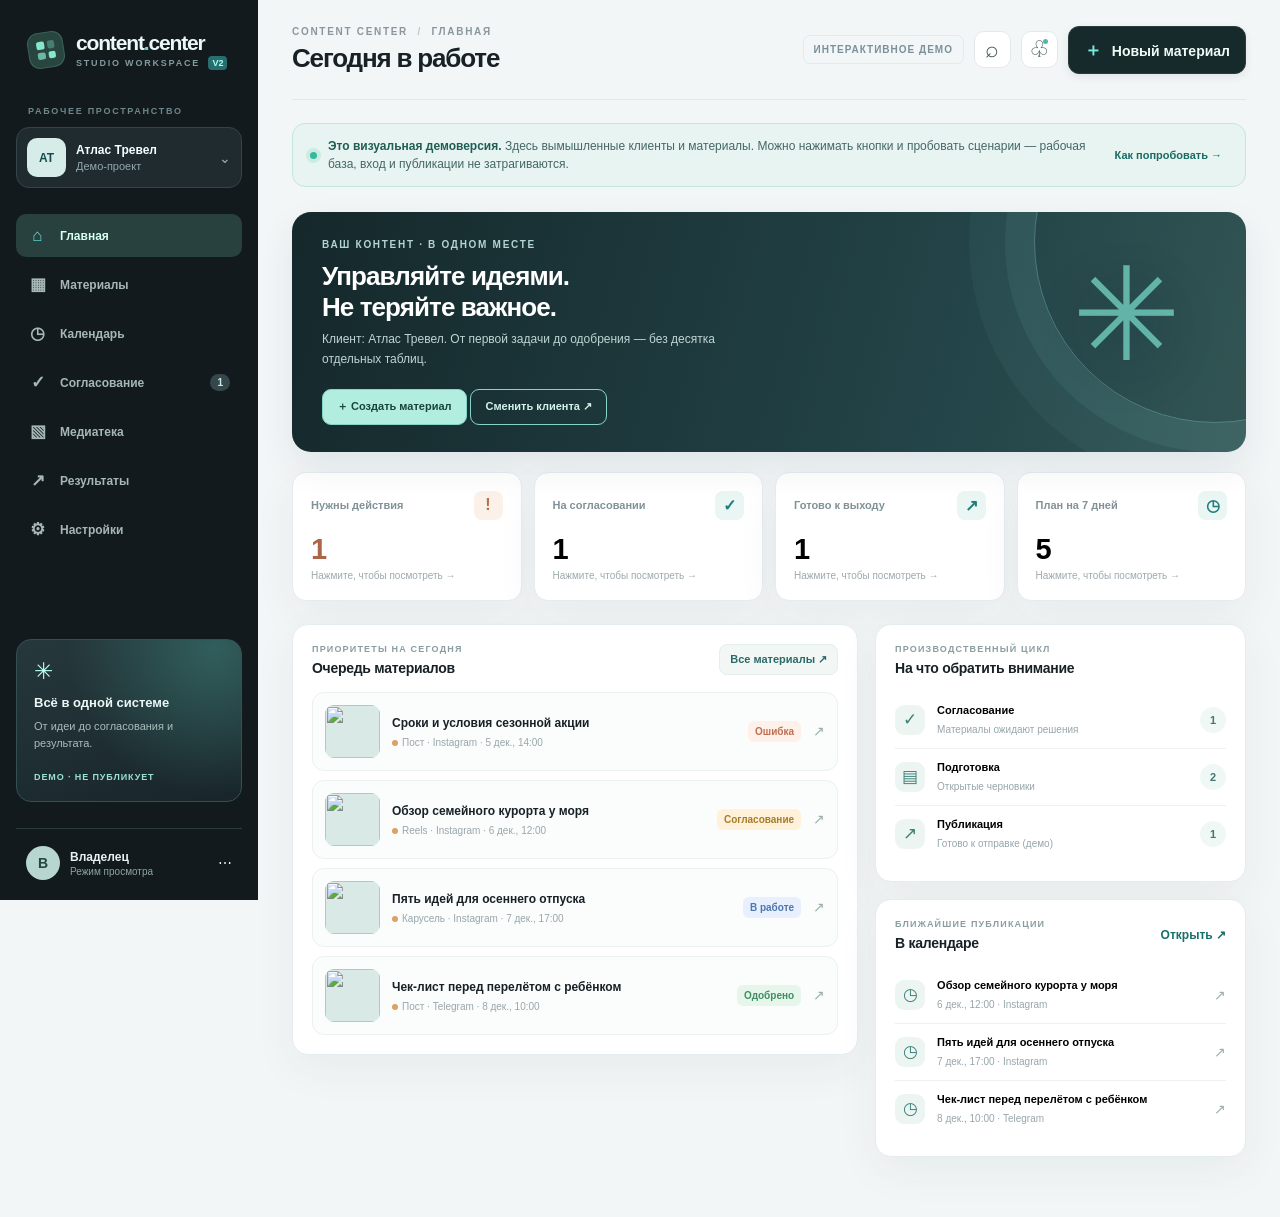
==== index.html @ b6c47457 "feat: standalone interactive V2 visual preview with fictional client data" ====
<!doctype html>
<html lang="ru">
<head>
  <meta charset="utf-8">
  <meta name="viewport" content="width=device-width, initial-scale=1, viewport-fit=cover">
  <meta name="theme-color" content="#f3f6f7">
  <meta name="description" content="Интерактивная демоверсия Content Center V2 на вымышленных данных. Не подключена к рабочим системам.">
  <title>Content Center V2 — визуальная демоверсия</title>
  <link rel="stylesheet" href="styles.css?v=20260923-visual1">
  <script src="app.js?v=20260923-visual1" defer></script>
</head>
<body>
<div class="app-shell">
  <aside class="sidebar" aria-label="Боковая навигация">
    <div class="brand"><div class="brand-mark" aria-hidden="true"><span></span><span></span><span></span><span></span></div><div><strong>content<span class="brand-accent">.</span>center</strong><small>STUDIO WORKSPACE <b>V2</b></small></div></div>
    <div class="sidebar-label">РАБОЧЕЕ ПРОСТРАНСТВО</div>
    <button id="side-client" class="side-client" type="button" aria-label="Сменить демонстрационного клиента"><span class="client-avatar" id="side-avatar">AT</span><span class="side-client-copy"><strong id="side-client-name">Атлас Тревел</strong><small>Демо-проект</small></span><span class="chevron">⌄</span></button>
    <nav id="side-nav" class="side-nav" aria-label="Разделы"></nav>
    <div class="sidebar-foot"><div class="studio-orb" aria-hidden="true">✳</div><div class="foot-title">Всё в одной системе</div><p>От идеи до согласования и результата.</p><span class="foot-pill">DEMO · НЕ ПУБЛИКУЕТ</span></div>
    <div class="sidebar-user"><div class="user-avatar">В</div><div><strong>Владелец</strong><small>Режим просмотра</small></div><span>⋯</span></div>
  </aside>
  <main class="main">
    <header class="topbar"><div class="top-left"><span class="top-eyebrow">CONTENT CENTER <span> / </span> <span id="breadcrumb">ГЛАВНАЯ</span></span><h1 id="page-title">Сегодня в работе</h1></div><div class="top-actions"><span class="demo-tag">ИНТЕРАКТИВНОЕ ДЕМО</span><button class="top-icon" id="search-btn" type="button" aria-label="Найти материал" title="Найти материал">⌕</button><button class="top-icon" id="notify-btn" type="button" aria-label="Уведомления" title="Уведомления">♧<i></i></button><button class="primary-btn top-create" id="create-top" type="button"><span>＋</span> Новый материал</button></div></header>
    <div class="demo-banner" role="status"><span class="demo-pulse"></span><span><strong>Это визуальная демоверсия.</strong> Здесь вымышленные клиенты и материалы. Можно нажимать кнопки и пробовать сценарии — рабочая база, вход и публикации не затрагиваются.</span><button id="demo-help" class="banner-help" type="button">Как попробовать →</button></div>
    <div id="view" class="page-view" aria-live="polite"></div>
  </main>
</div>
<nav id="mobile-nav" class="mobile-nav" aria-label="Мобильная навигация"></nav>
<div id="overlay" class="overlay" hidden></div>
<div id="toast" class="toast" role="status" aria-live="polite" hidden></div>
</body>
</html>
---- styles.css ----
:root{--ink:#172126;--muted:#718189;--muted2:#98a6ad;--line:#e5ecef;--canvas:#f3f6f7;--white:#fff;--aqua:#5fe1db;--aqua-dark:#146a6d;--nav:#121a1e;--nav-soft:#1e2a2f;--shadow:0 14px 44px rgba(17,46,57,.055)}*{box-sizing:border-box}html{font-family:Inter,-apple-system,BlinkMacSystemFont,"Segoe UI",Arial,sans-serif;background:var(--canvas);color:var(--ink)}body{margin:0;font-size:14px}button,input,textarea,select{font:inherit}button{cursor:pointer}button:disabled{cursor:not-allowed;opacity:.48}button:focus-visible,input:focus-visible,textarea:focus-visible,select:focus-visible{outline:3px solid #3acbbf;outline-offset:3px}a{color:inherit}.app-shell{min-height:100vh;display:grid;grid-template-columns:258px minmax(0,1fr)}.sidebar{background:var(--nav);color:#ecf7f7;min-height:100vh;padding:28px 16px 20px;display:flex;flex-direction:column;gap:26px;position:sticky;top:0;max-height:100vh;overflow-y:auto}.brand{display:flex;align-items:center;gap:12px;padding:3px 12px 9px}.brand strong{letter-spacing:-.055em;font-size:21px;font-weight:800}.brand-accent{color:var(--aqua)}.brand small{display:block;margin-top:3px;font-size:9px;letter-spacing:.20em;color:#839a9f;font-weight:700}.brand small b{background:#286e70;color:#a9ffef;border-radius:4px;letter-spacing:0;padding:2px 4px;margin-left:4px}.brand-mark{width:36px;height:36px;background:#29463e;border:1px solid #3a645b;border-radius:11px;display:grid;grid-template-columns:repeat(2,1fr);gap:3px;padding:8px;transform:rotate(-9deg)}.brand-mark span{background:#85e8ce;border-radius:2px}.brand-mark span:nth-child(2){opacity:.35}.brand-mark span:nth-child(3){opacity:.7}.sidebar-label{font-size:9px;letter-spacing:.19em;font-weight:800;color:#6e878a;margin:3px 12px -15px}.side-client{width:100%;background:#202b30;border:1px solid #354449;border-radius:13px;display:flex;align-items:center;gap:10px;text-align:left;color:#f6ffff;padding:10px}.side-client:hover{background:#2c3b40}.client-avatar{width:39px;height:39px;border-radius:10px;display:grid;place-items:center;background:#d5ece8;color:#154d4c;font-size:12px;font-weight:850;flex:none}.side-client-copy{display:flex;flex-direction:column;min-width:0;gap:3px;flex:1}.side-client-copy strong{font-size:12px;white-space:nowrap;overflow:hidden;text-overflow:ellipsis}.side-client-copy small{color:#93a9ad;font-size:11px}.chevron{color:#97b3b2}.side-nav{display:grid;gap:6px}.nav-btn{border:0;background:transparent;text-align:left;border-radius:10px;color:#a6b7b8;display:flex;align-items:center;gap:13px;min-height:43px;padding:0 12px;width:100%;font-weight:600;font-size:12px}.nav-btn:hover{background:#203035;color:white}.nav-btn.active{background:#28413f;color:#d8fff1}.nav-ico{width:19px;font-size:17px;text-align:center;line-height:1}.nav-btn.active .nav-ico{color:var(--aqua)}.nav-count{margin-left:auto;background:#34484b;padding:3px 7px;border-radius:20px;color:#d2e8e8;font-size:10px}.sidebar-foot{margin-top:auto;padding:18px 17px;border:1px solid #345055;background:radial-gradient(circle at 88% 5%,#315e5c,transparent 59%),linear-gradient(160deg,#26383c,#18252a);border-radius:15px}.studio-orb{color:#b4ffed;font-size:23px;margin-bottom:10px}.foot-title{font-size:13px;font-weight:750}.sidebar-foot p{color:#a9bdbb;font-size:11px;line-height:1.6;margin:8px 0 14px}.foot-pill{font-size:9px;letter-spacing:.10em;font-weight:750;color:#9be2d5}.sidebar-user{border-top:1px solid #2c3b40;padding:17px 10px 0;display:flex;gap:10px;align-items:center;color:#e5f2f1}.user-avatar{width:34px;height:34px;border-radius:50%;display:grid;place-items:center;background:#b7d6cf;color:#254543;font-weight:750}.sidebar-user div:nth-child(2){flex:1;display:grid;gap:2px}.sidebar-user strong{font-size:12px}.sidebar-user small{color:#8fa3a5;font-size:10px}.main{min-width:0;padding:0 34px 60px}.topbar{height:100px;display:flex;align-items:center;justify-content:space-between;gap:20px;border-bottom:1px solid #e1e9ed}.top-eyebrow{display:block;color:#89979d;font-size:10px;letter-spacing:.17em;font-weight:800;margin-bottom:7px}.top-eyebrow span:first-child{padding:0 5px;color:#bac6cb}.topbar h1{font-weight:800;letter-spacing:-.045em;font-size:26px;line-height:1.15;margin:0}.top-actions{display:flex;gap:10px;align-items:center}.demo-tag{font-size:10px;letter-spacing:.1em;font-weight:700;color:#79919a;border:1px solid #dfebec;border-radius:7px;padding:8px 10px;white-space:nowrap}.top-icon{width:37px;height:37px;border:1px solid #e0e9ec;border-radius:10px;background:white;font-size:23px;color:#42575a;position:relative}.top-icon i{position:absolute;top:7px;right:9px;height:5px;width:5px;border-radius:50%;background:#50b8ad}.primary-btn{border:1px solid #2c3b3c;background:#172a2b;color:#effbf5;border-radius:11px;padding:11px 15px;min-height:42px;font-weight:700;white-space:nowrap;box-shadow:0 3px 9px #1a333316}.primary-btn:hover{background:#254646}.primary-btn span{color:#78e9db;margin-right:6px;font-size:18px}.demo-banner{margin:23px 0 25px;padding:13px 17px;display:flex;gap:11px;align-items:center;background:#e8f4f1;border:1px solid #c5e6dd;border-radius:13px;color:#456765;font-size:12px;line-height:1.5}.demo-banner strong{color:#205d55}.demo-pulse{width:7px;height:7px;border-radius:50%;background:#34b99e;flex:none;box-shadow:0 0 0 4px #ccece2}.banner-help{margin-left:auto;border:0;background:transparent;color:#186a62;font-weight:800;white-space:nowrap;font-size:11px}.page-view{max-width:1450px;margin:auto}.section-head{display:flex;gap:16px;align-items:end;justify-content:space-between;margin-bottom:16px}.section-eyebrow{color:#8e9ca3;letter-spacing:.16em;font-weight:800;font-size:10px;margin-bottom:8px}.section-head h2{font-size:19px;letter-spacing:-.035em;margin:0 0 5px;font-weight:790}.subtext{font-size:12px;color:#8a999f;line-height:1.55;margin:0}.link-btn{color:#166f6b;font-size:12px;border:0;background:transparent;font-weight:750;padding:8px 0}.link-btn:hover{text-decoration:underline}.dashboard-hero{min-height:192px;background:linear-gradient(105deg,#15282b,#234448 68%,#325554);border-radius:19px;display:flex;justify-content:space-between;align-items:stretch;overflow:hidden;color:#fff;position:relative;margin-bottom:20px;box-shadow:0 15px 36px #10343e15}.hero-copy{padding:27px 30px;position:relative;z-index:1}.hero-label{font-size:10px;letter-spacing:.17em;color:#b2d5d1;font-weight:800}.hero-copy h2{font-size:26px;letter-spacing:-.035em;line-height:1.18;margin:11px 0 8px}.hero-copy p{font-size:12px;color:#bfd5d4;margin:0 0 19px;max-width:415px;line-height:1.65}.hero-btn{min-height:36px;border:1px solid #86d3c7;background:#b1eee0;color:#17433c;border-radius:9px;padding:9px 14px;font-size:11px;font-weight:800}.hero-art{width:290px;position:relative;flex:none;overflow:hidden}.hero-art:before{content:"";position:absolute;width:360px;height:360px;border-radius:50%;border:1px solid #a0e9e951;top:-151px;right:-150px;box-shadow:0 0 0 29px #a0e9e910,0 0 0 65px #a0e9e90b}.hero-art:after{content:"✳";position:absolute;color:#72cfbe;font-size:130px;right:65px;top:27px;opacity:.8;filter:drop-shadow(0 15px 30px #07212d66)}.metric-grid{display:grid;grid-template-columns:repeat(4,minmax(0,1fr));gap:12px;margin-bottom:23px}.metric-card{display:flex;flex-direction:column;align-items:start;min-width:0;gap:15px;background:white;border:1px solid var(--line);border-radius:14px;min-height:129px;padding:18px;text-align:left;box-shadow:var(--shadow)}.metric-card:hover{border-color:#99d2c7;transform:translateY(-1px)}.metric-top{display:flex;align-items:center;justify-content:space-between;width:100%;font-size:11px;font-weight:650;color:#819198}.metric-icon{width:29px;height:29px;display:grid;place-items:center;border-radius:8px;color:#227d79;background:#eaf6f3;font-size:16px}.metric-num{font-size:29px;line-height:1;font-weight:850;letter-spacing:-.045em}.metric-note{font-size:10px;color:#9caaae;margin-top:-9px}.metric-card.alert .metric-icon{color:#b76f49;background:#fcf1e8}.metric-card.alert .metric-num{color:#ab6647}.dashboard-cols{display:grid;grid-template-columns:minmax(0,1.45fr) minmax(290px,.95fr);gap:17px;align-items:start}.panel{border-radius:16px;background:var(--white);border:1px solid var(--line);box-shadow:var(--shadow);padding:19px}.panel+.panel{margin-top:17px}.panel-head{display:flex;align-items:center;justify-content:space-between;gap:10px;margin-bottom:16px}.panel-head h3{margin:0;font-size:14px;letter-spacing:-.02em}.mini-label{font-size:9px;letter-spacing:.13em;font-weight:800;color:#8a9da3;margin-bottom:6px}.panel-action{background:#f2f6f5;color:#296a67;border:1px solid #e4eeeb;border-radius:8px;padding:8px 10px;font-size:11px;font-weight:750}.panel-action:hover{background:#e4f4f0}.task-list{display:grid;gap:9px}.task-card{border:1px solid #ebf0f0;background:#fbfcfc;border-radius:12px;padding:12px;display:flex;gap:12px;align-items:center;text-align:left;width:100%;color:var(--ink)}.task-card:hover{border-color:#9dc9c4;background:#f5fafa}.task-thumb{width:55px;height:53px;object-fit:cover;flex:none;border-radius:9px;background:#d9e9e6}.task-body{flex:1;min-width:0}.task-title{display:block;font-size:12px;font-weight:750;line-height:1.35;overflow-wrap:anywhere}.task-meta{display:block;color:#98a6ab;font-size:10px;margin-top:5px}.status-dot{height:6px;width:6px;display:inline-block;border-radius:50%;background:#dba267;margin-right:4px;vertical-align:middle}.task-arrow{color:#9badae}.status{font-size:10px;font-weight:750;border-radius:6px;padding:5px 7px;white-space:nowrap;display:inline-block;background:#edf4f4;color:#547370}.status.review{background:#fff1da;color:#a77c28}.status.production{background:#e8f0ff;color:#4d76a9}.status.approved{background:#e6f6eb;color:#408d61}.status.scheduled{background:#e8f5f6;color:#298d8b}.status.draft{background:#edf0f3;color:#67787f}.status.failed{background:#fff0e9;color:#bc6f51}.status.published{background:#dff4ea;color:#318a6e}.check-row{display:flex;align-items:center;gap:12px;padding:12px 0;border-top:1px solid #edf1f1}.check-row:first-of-type{border-top:none}.check-icon{width:30px;height:30px;border-radius:9px;display:grid;place-items:center;background:#edf5f2;color:#3a8178;font-size:17px;flex:none}.check-copy{flex:1;min-width:0}.check-copy strong{display:block;font-size:11px;margin-bottom:4px}.check-copy small{font-size:10px;color:#97a6ac}.pill-count{font-size:11px;font-weight:760;color:#44776f;background:#eff8f5;border-radius:50%;width:26px;height:26px;display:grid;place-items:center}.mini-calendar{display:grid;grid-template-columns:repeat(7,1fr);gap:6px;margin-top:15px}.mini-calendar-head{font-size:9px;color:#9aaaae;text-align:center}.mini-day{aspect-ratio:1;border-radius:7px;border:0;background:#f5f8f8;font-size:10px;font-weight:650;color:#607379;position:relative}.mini-day.active{background:#d7f2eb;color:#20665f}.mini-day.today{background:#213e3f;color:#eafffa}.mini-day.has:after{content:"";width:4px;height:4px;position:absolute;border-radius:50%;background:#38bb9d;bottom:4px;left:calc(50% - 2px)}.mini-day:hover{box-shadow:inset 0 0 0 1px #6abeb0}.legend{display:flex;gap:13px;font-size:10px;color:#8c9ca2;margin-top:13px}.legend span:before{content:"";display:inline-block;height:6px;width:6px;border-radius:50%;background:#39bb9e;margin-right:5px}.toolbar{display:flex;gap:8px;align-items:center;justify-content:space-between;flex-wrap:wrap;margin-bottom:17px}.toolbar-left,.toolbar-right{display:flex;gap:8px;align-items:center;flex-wrap:wrap}.input,.select,.textarea{background:#fff;border:1px solid #dfe9e9;border-radius:10px;color:#26393b;padding:10px 12px;min-height:40px;min-width:0}.input::placeholder,.textarea::placeholder{color:#a9b6ba}.search-input{width:235px}.select{font-size:12px}.soft-btn{border:1px solid #e0e9e9;background:white;color:#48656b;border-radius:10px;padding:10px 12px;font-weight:680;font-size:12px;min-height:40px}.soft-btn:hover{background:#eaf4f1}.segmented{display:flex;padding:4px;background:#e8eeee;border-radius:11px;gap:3px}.seg-btn{border:0;padding:8px 12px;border-radius:8px;background:transparent;color:#7d9095;font-size:11px;font-weight:700}.seg-btn.active{background:white;color:#286866;box-shadow:0 2px 7px #17393612}.material-grid{display:grid;grid-template-columns:repeat(3,minmax(0,1fr));gap:14px}.material-card{border-radius:14px;background:white;border:1px solid #e1e9ea;overflow:hidden;box-shadow:var(--shadow);display:flex;flex-direction:column}.material-image{width:100%;aspect-ratio:1.62;object-fit:cover;background:#dbe8e9}.material-card-body{padding:15px;flex:1;display:flex;flex-direction:column;gap:11px}.material-title{font-weight:750;font-size:13px;line-height:1.42;min-height:36px}.material-sub{font-size:11px;color:#93a3a8}.material-foot{display:flex;justify-content:space-between;align-items:center;padding-top:12px;border-top:1px solid #eff2f2;gap:7px}.material-foot button{font-size:11px;font-weight:750;background:transparent;color:#267971;border:0}.material-foot button:hover{text-decoration:underline}.list-view{display:grid;gap:9px}.list-view .material-card{display:flex;flex-direction:row;align-items:center;gap:12px;padding:10px}.list-view .material-image{height:75px;width:110px;aspect-ratio:auto;border-radius:8px}.list-view .material-card-body{padding:3px}.list-view .material-title{min-height:0}.list-view .material-foot{padding-top:3px;border:0}.week-columns{display:grid;grid-template-columns:repeat(7,minmax(130px,1fr));gap:10px;overflow-x:auto;padding-bottom:12px}.week-col{border:1px solid var(--line);background:white;border-radius:12px;min-height:290px;padding:10px}.week-col h3{font-size:11px;color:#899ba0;margin:5px 2px 14px}.week-col h3 span{font-size:17px;color:var(--ink);display:block;margin-top:5px}.week-event{display:block;text-align:left;width:100%;padding:10px;background:#eff8f5;border-left:3px solid #4ebba8;border-radius:8px;margin-bottom:9px;border-top:0;border-right:0;border-bottom:0}.week-event strong{font-size:11px;line-height:1.4;display:block;color:#264c46}.week-event small{font-size:10px;color:#7e9d96;display:block;margin-top:6px}.media-grid{display:grid;grid-template-columns:repeat(4,minmax(0,1fr));gap:13px}.media-item{border:1px solid var(--line);background:white;border-radius:13px;overflow:hidden;text-align:left;padding:0}.media-item:hover{border-color:#76bcb1}.media-item img{width:100%;height:145px;object-fit:cover;display:block}.media-item div{padding:11px;font-size:12px;font-weight:720}.media-item small{display:block;font-size:10px;color:#9aa8aa;font-weight:450;margin-top:5px}.empty{background:#fff;border:1px dashed #b9cacb;border-radius:13px;padding:35px 20px;text-align:center;color:#819399;line-height:1.7}.empty strong{color:#233b3e;display:block;font-size:14px}.stat-blocks{display:grid;grid-template-columns:repeat(3,minmax(0,1fr));gap:14px}.stat-block{padding:22px;background:#fff;border:1px solid var(--line);border-radius:14px}.stat-block strong{display:block;font-size:24px;margin:8px 0;color:#293b3c}.stat-block small{color:#8d9ea2}.note-panel{padding:17px 20px;background:#e8f4f1;border:1px solid #cfe8e1;color:#44736b;border-radius:12px;line-height:1.6;font-size:12px;margin-bottom:15px}.panel-intro{color:#8da0a3;margin:0 0 14px;line-height:1.6;font-size:12px}.approval-row{display:flex;gap:16px;align-items:center;border-bottom:1px solid #eff2f2;padding:14px 0}.approval-row:last-child{border:0}.approval-row img{width:68px;height:62px;object-fit:cover;border-radius:9px}.approval-row div{flex:1;min-width:0}.approval-row strong{display:block;font-size:12px}.approval-row small{display:block;color:#95a5a8;margin-top:6px}.approval-row button{background:#e5f6f0;border:1px solid #c2e9df;padding:9px 12px;border-radius:8px;font-weight:750;color:#2b776b;font-size:11px}.overlay{position:fixed;inset:0;z-index:40;background:rgba(15,29,33,.52);backdrop-filter:blur(4px);display:flex;justify-content:flex-end}.overlay[hidden]{display:none}.drawer{width:min(570px,100%);background:#fff;min-height:100%;max-height:100vh;overflow-y:auto;box-shadow:-15px 0 35px #11242f23;padding:23px 26px 44px;animation:slide .2s ease-out}.drawer-head{display:flex;align-items:start;gap:16px;justify-content:space-between;padding-bottom:15px;border-bottom:1px solid #e7eeee;margin-bottom:18px}.drawer-ey{font-size:10px;color:#81979b;letter-spacing:.14em;font-weight:750}.drawer h2{font-size:22px;letter-spacing:-.035em;margin:8px 0 4px;line-height:1.25}.close-btn{height:35px;width:35px;border:1px solid #e2e9e9;border-radius:10px;background:#fff;color:#51676d;font-size:22px}.drawer-preview{height:165px;border-radius:12px;object-fit:cover;width:100%;margin-bottom:13px;background:#dbe6e2}.drawer-intro{font-size:12px;color:#83969b;line-height:1.65;margin:0 0 18px}.form{display:grid;gap:14px}.field{display:grid;gap:6px;font-size:11px;font-weight:700;color:#506268}.field .input,.field .textarea,.field .select{font-size:13px;color:#22383d;font-weight:450;width:100%}.field .textarea{resize:vertical;min-height:105px;line-height:1.6}.form-two{display:grid;grid-template-columns:repeat(2,minmax(0,1fr));gap:12px}.drawer-actions{display:flex;gap:9px;flex-wrap:wrap;margin-top:20px}.drawer-actions .primary-btn{flex:1}.drawer-subhead{font-size:12px;font-weight:800;margin:22px 0 10px}.drawer-note{background:#f0f7f4;border:1px solid #d8eae3;padding:12px;border-radius:9px;font-size:11px;color:#628077;line-height:1.55}.check-list{display:grid;gap:8px;margin-top:12px}.check-item{display:flex;gap:10px;align-items:start;border:1px solid #e8eeee;border-radius:9px;padding:11px;font-size:12px;line-height:1.5}.check-item .check-symbol{color:#d29b55;font-size:15px}.check-item.ok .check-symbol{color:#219f84}.flow-steps{display:grid;grid-template-columns:repeat(4,1fr);gap:4px;margin:18px 0}.flow-step{background:#eef4f4;border-radius:8px;padding:9px 5px;text-align:center;font-size:10px;color:#7a9393;font-weight:700}.flow-step.current{background:#d1f2e8;color:#1f7666}.json-box{background:#162429;color:#b8eee7;border-radius:9px;font:11px ui-monospace,Consolas,monospace;line-height:1.5;min-height:130px;resize:vertical;padding:13px;border:0;width:100%;overflow-wrap:anywhere}.toast{position:fixed;z-index:70;bottom:25px;left:50%;transform:translateX(-50%);background:#192f32;color:#f1fffb;padding:13px 20px;border-radius:11px;box-shadow:0 15px 35px #091d2240;font-size:12px;max-width:min(90vw,500px);text-align:center}.toast[hidden]{display:none}.mobile-nav{display:none}.tour-tip{display:flex;gap:12px;align-items:start;border-bottom:1px solid #eff3f3;padding:14px 0}.tour-tip:last-child{border:0}.tour-num{height:26px;width:26px;border-radius:9px;background:#e3f5ef;color:#2a8474;font-weight:800;display:grid;place-items:center;font-size:12px;flex:none}.tour-tip strong{display:block;font-size:12px}.tour-tip p{font-size:11px;color:#8b9ba2;line-height:1.6;margin:5px 0 0}@keyframes slide{from{transform:translateX(18px);opacity:.7}to{transform:translateX(0);opacity:1}}@media(max-width:1150px){.main{padding:0 21px 45px}.app-shell{grid-template-columns:220px 1fr}.material-grid{grid-template-columns:repeat(2,minmax(0,1fr))}.media-grid{grid-template-columns:repeat(3,minmax(0,1fr))}.demo-tag{display:none}}@media(max-width:900px){.dashboard-cols{grid-template-columns:1fr}.hero-art{width:200px}.metric-card{padding:14px;min-height:115px}.sidebar{padding-left:11px;padding-right:11px}.app-shell{grid-template-columns:190px minmax(0,1fr)}}@media(max-width:700px){.app-shell{display:block}.sidebar{display:none}.main{padding:0 15px 104px}.topbar{height:86px}.topbar h1{font-size:23px}.top-eyebrow{font-size:9px}.top-actions{gap:7px}.top-icon{height:35px;width:35px}.top-create{display:none}.demo-banner{margin:14px 0 19px;padding:11px 12px;font-size:10px;gap:8px;align-items:flex-start}.banner-help{display:none}.dashboard-hero{min-height:159px}.hero-copy{padding:20px}.hero-copy h2{font-size:21px}.hero-copy p{font-size:11px;margin-bottom:11px}.hero-art{width:105px}.hero-art:after{font-size:75px;right:14px;top:44px}.metric-grid{grid-template-columns:repeat(2,minmax(0,1fr));gap:9px;margin-bottom:17px}.metric-card{min-height:103px;gap:10px}.metric-num{font-size:25px}.dashboard-cols{gap:13px}.panel{padding:15px}.task-card{gap:9px}.task-thumb{width:45px;height:48px}.task-card .status{display:none}.material-grid{grid-template-columns:repeat(2,minmax(0,1fr));gap:9px}.material-image{aspect-ratio:1.2}.material-card-body{padding:11px;gap:7px}.material-title{font-size:11px;min-height:0}.material-sub{font-size:10px}.material-foot{flex-wrap:wrap}.media-grid{grid-template-columns:repeat(2,minmax(0,1fr));gap:9px}.media-item img{height:112px}.mobile-nav{position:fixed;z-index:24;bottom:0;left:0;right:0;padding:7px 8px calc(6px + env(safe-area-inset-bottom));display:grid;grid-template-columns:repeat(5,minmax(0,1fr));gap:2px;background:#fff;border-top:1px solid #e1e9e9;box-shadow:0 -12px 30px #1634390b}.mobile-tab{border:0;background:transparent;color:#91a4aa;font-size:9px;font-weight:680;display:grid;gap:4px;justify-items:center;padding:6px 1px;border-radius:8px}.mobile-tab span{font-size:19px;line-height:1}.mobile-tab.active{color:#20776a;background:#e5f6ef}.stat-blocks{grid-template-columns:1fr}.drawer{padding:19px 16px 110px}.section-head h2{font-size:18px}.search-input{width:100%}.toolbar-left{flex:1;min-width:100%}.toolbar-left input{flex:1}.flow-steps{grid-template-columns:repeat(2,1fr)}}@media(max-width:360px){.main{padding-left:11px;padding-right:11px}.topbar h1{font-size:20px}.top-icon{width:32px;height:32px}.metric-card{padding:12px}.metric-top{font-size:10px}.task-meta{font-size:9px}.material-grid{grid-template-columns:1fr}.material-image{aspect-ratio:2.2}.form-two{grid-template-columns:1fr}}
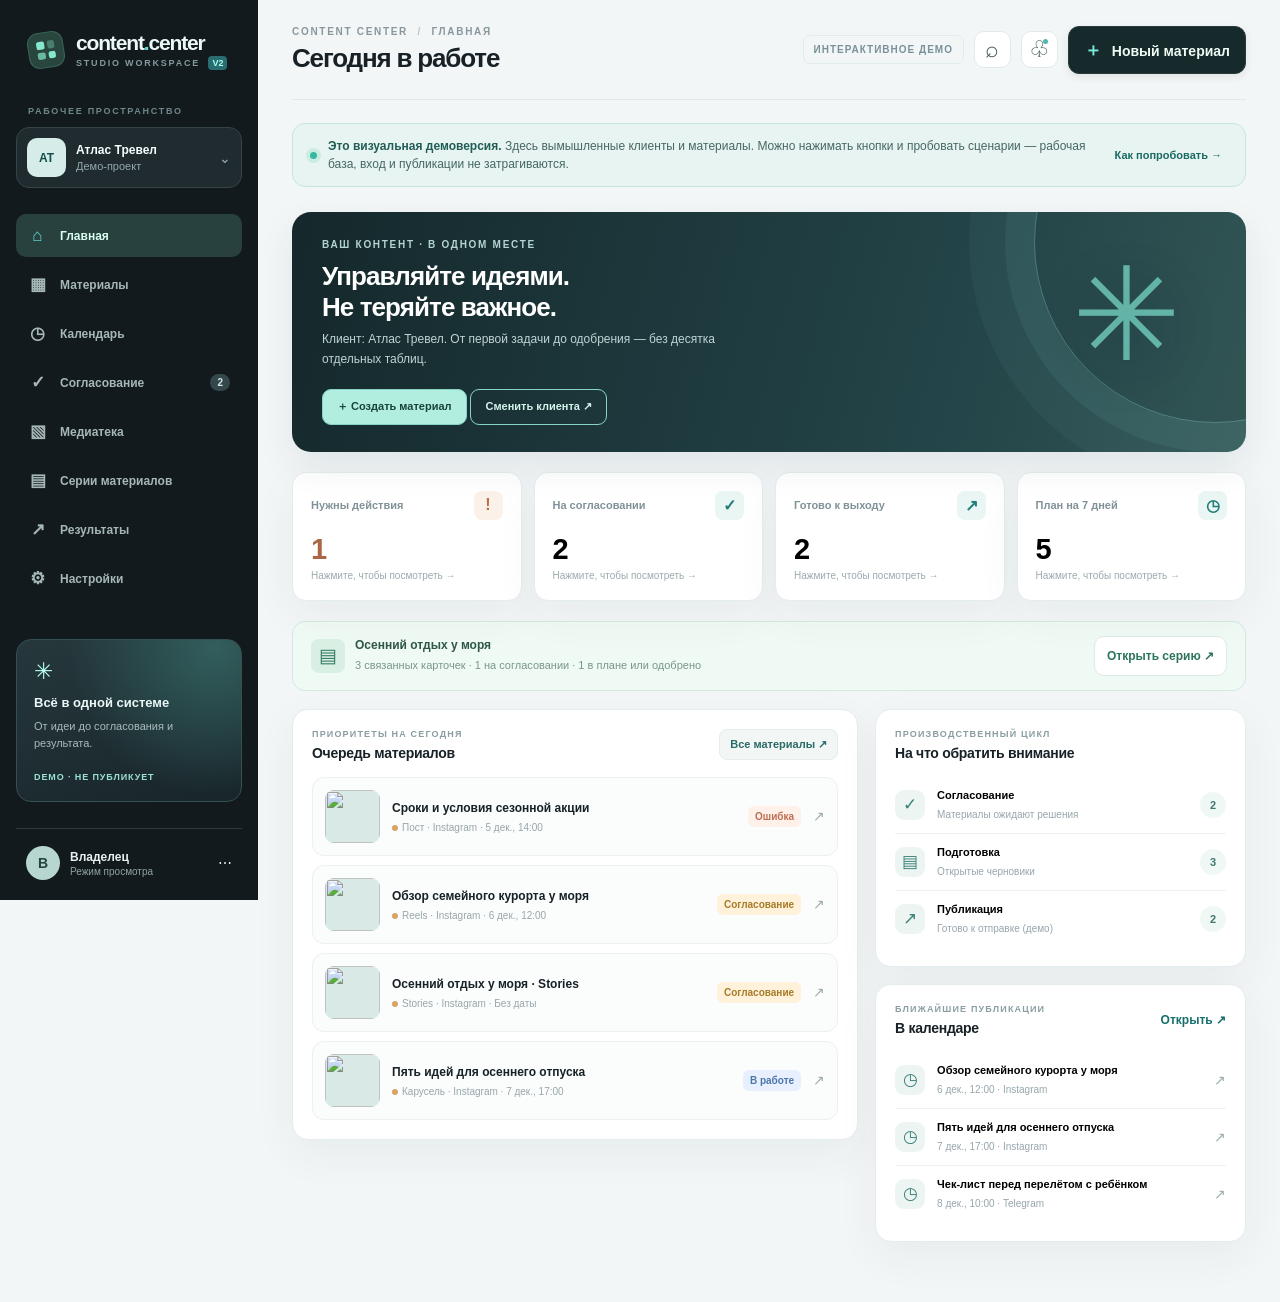
==== commit eef0d714: "feat(demo): visual multi-format series overview and per-card approval progress" ====
--- a/index.html
+++ b/index.html
@@ -6,8 +6,14 @@
   <meta name="theme-color" content="#f3f6f7">
   <meta name="description" content="Интерактивная демоверсия Content Center V2 на вымышленных данных. Не подключена к рабочим системам.">
   <title>Content Center V2 — визуальная демоверсия</title>
-  <link rel="stylesheet" href="styles.css?v=20260923-visual1">
-  <script src="app.js?v=20260923-visual1" defer></script>
+  <link rel="stylesheet" href="styles.css?v=20260923-visual5">
+  <script src="series-model.js?v=20260923-visual5" defer></script>
+  <script src="workflow-model.js?v=20260923-visual4" defer></script>
+  <script src="wizard-model.js?v=20260923-visual5" defer></script>
+  <script src="app.js?v=20260923-visual5" defer></script>
+  <script src="wizard.js?v=20260923-visual3" defer></script>
+  <script src="workflow-ui.js?v=20260923-visual5" defer></script>
+  <script src="series-ui.js?v=20260923-visual5" defer></script>
 </head>
 <body>
 <div class="app-shell">
--- a/styles.css
+++ b/styles.css
@@ -1 +1,146 @@
 :root{--ink:#172126;--muted:#718189;--muted2:#98a6ad;--line:#e5ecef;--canvas:#f3f6f7;--white:#fff;--aqua:#5fe1db;--aqua-dark:#146a6d;--nav:#121a1e;--nav-soft:#1e2a2f;--shadow:0 14px 44px rgba(17,46,57,.055)}*{box-sizing:border-box}html{font-family:Inter,-apple-system,BlinkMacSystemFont,"Segoe UI",Arial,sans-serif;background:var(--canvas);color:var(--ink)}body{margin:0;font-size:14px}button,input,textarea,select{font:inherit}button{cursor:pointer}button:disabled{cursor:not-allowed;opacity:.48}button:focus-visible,input:focus-visible,textarea:focus-visible,select:focus-visible{outline:3px solid #3acbbf;outline-offset:3px}a{color:inherit}.app-shell{min-height:100vh;display:grid;grid-template-columns:258px minmax(0,1fr)}.sidebar{background:var(--nav);color:#ecf7f7;min-height:100vh;padding:28px 16px 20px;display:flex;flex-direction:column;gap:26px;position:sticky;top:0;max-height:100vh;overflow-y:auto}.brand{display:flex;align-items:center;gap:12px;padding:3px 12px 9px}.brand strong{letter-spacing:-.055em;font-size:21px;font-weight:800}.brand-accent{color:var(--aqua)}.brand small{display:block;margin-top:3px;font-size:9px;letter-spacing:.20em;color:#839a9f;font-weight:700}.brand small b{background:#286e70;color:#a9ffef;border-radius:4px;letter-spacing:0;padding:2px 4px;margin-left:4px}.brand-mark{width:36px;height:36px;background:#29463e;border:1px solid #3a645b;border-radius:11px;display:grid;grid-template-columns:repeat(2,1fr);gap:3px;padding:8px;transform:rotate(-9deg)}.brand-mark span{background:#85e8ce;border-radius:2px}.brand-mark span:nth-child(2){opacity:.35}.brand-mark span:nth-child(3){opacity:.7}.sidebar-label{font-size:9px;letter-spacing:.19em;font-weight:800;color:#6e878a;margin:3px 12px -15px}.side-client{width:100%;background:#202b30;border:1px solid #354449;border-radius:13px;display:flex;align-items:center;gap:10px;text-align:left;color:#f6ffff;padding:10px}.side-client:hover{background:#2c3b40}.client-avatar{width:39px;height:39px;border-radius:10px;display:grid;place-items:center;background:#d5ece8;color:#154d4c;font-size:12px;font-weight:850;flex:none}.side-client-copy{display:flex;flex-direction:column;min-width:0;gap:3px;flex:1}.side-client-copy strong{font-size:12px;white-space:nowrap;overflow:hidden;text-overflow:ellipsis}.side-client-copy small{color:#93a9ad;font-size:11px}.chevron{color:#97b3b2}.side-nav{display:grid;gap:6px}.nav-btn{border:0;background:transparent;text-align:left;border-radius:10px;color:#a6b7b8;display:flex;align-items:center;gap:13px;min-height:43px;padding:0 12px;width:100%;font-weight:600;font-size:12px}.nav-btn:hover{background:#203035;color:white}.nav-btn.active{background:#28413f;color:#d8fff1}.nav-ico{width:19px;font-size:17px;text-align:center;line-height:1}.nav-btn.active .nav-ico{color:var(--aqua)}.nav-count{margin-left:auto;background:#34484b;padding:3px 7px;border-radius:20px;color:#d2e8e8;font-size:10px}.sidebar-foot{margin-top:auto;padding:18px 17px;border:1px solid #345055;background:radial-gradient(circle at 88% 5%,#315e5c,transparent 59%),linear-gradient(160deg,#26383c,#18252a);border-radius:15px}.studio-orb{color:#b4ffed;font-size:23px;margin-bottom:10px}.foot-title{font-size:13px;font-weight:750}.sidebar-foot p{color:#a9bdbb;font-size:11px;line-height:1.6;margin:8px 0 14px}.foot-pill{font-size:9px;letter-spacing:.10em;font-weight:750;color:#9be2d5}.sidebar-user{border-top:1px solid #2c3b40;padding:17px 10px 0;display:flex;gap:10px;align-items:center;color:#e5f2f1}.user-avatar{width:34px;height:34px;border-radius:50%;display:grid;place-items:center;background:#b7d6cf;color:#254543;font-weight:750}.sidebar-user div:nth-child(2){flex:1;display:grid;gap:2px}.sidebar-user strong{font-size:12px}.sidebar-user small{color:#8fa3a5;font-size:10px}.main{min-width:0;padding:0 34px 60px}.topbar{height:100px;display:flex;align-items:center;justify-content:space-between;gap:20px;border-bottom:1px solid #e1e9ed}.top-eyebrow{display:block;color:#89979d;font-size:10px;letter-spacing:.17em;font-weight:800;margin-bottom:7px}.top-eyebrow span:first-child{padding:0 5px;color:#bac6cb}.topbar h1{font-weight:800;letter-spacing:-.045em;font-size:26px;line-height:1.15;margin:0}.top-actions{display:flex;gap:10px;align-items:center}.demo-tag{font-size:10px;letter-spacing:.1em;font-weight:700;color:#79919a;border:1px solid #dfebec;border-radius:7px;padding:8px 10px;white-space:nowrap}.top-icon{width:37px;height:37px;border:1px solid #e0e9ec;border-radius:10px;background:white;font-size:23px;color:#42575a;position:relative}.top-icon i{position:absolute;top:7px;right:9px;height:5px;width:5px;border-radius:50%;background:#50b8ad}.primary-btn{border:1px solid #2c3b3c;background:#172a2b;color:#effbf5;border-radius:11px;padding:11px 15px;min-height:42px;font-weight:700;white-space:nowrap;box-shadow:0 3px 9px #1a333316}.primary-btn:hover{background:#254646}.primary-btn span{color:#78e9db;margin-right:6px;font-size:18px}.demo-banner{margin:23px 0 25px;padding:13px 17px;display:flex;gap:11px;align-items:center;background:#e8f4f1;border:1px solid #c5e6dd;border-radius:13px;color:#456765;font-size:12px;line-height:1.5}.demo-banner strong{color:#205d55}.demo-pulse{width:7px;height:7px;border-radius:50%;background:#34b99e;flex:none;box-shadow:0 0 0 4px #ccece2}.banner-help{margin-left:auto;border:0;background:transparent;color:#186a62;font-weight:800;white-space:nowrap;font-size:11px}.page-view{max-width:1450px;margin:auto}.section-head{display:flex;gap:16px;align-items:end;justify-content:space-between;margin-bottom:16px}.section-eyebrow{color:#8e9ca3;letter-spacing:.16em;font-weight:800;font-size:10px;margin-bottom:8px}.section-head h2{font-size:19px;letter-spacing:-.035em;margin:0 0 5px;font-weight:790}.subtext{font-size:12px;color:#8a999f;line-height:1.55;margin:0}.link-btn{color:#166f6b;font-size:12px;border:0;background:transparent;font-weight:750;padding:8px 0}.link-btn:hover{text-decoration:underline}.dashboard-hero{min-height:192px;background:linear-gradient(105deg,#15282b,#234448 68%,#325554);border-radius:19px;display:flex;justify-content:space-between;align-items:stretch;overflow:hidden;color:#fff;position:relative;margin-bottom:20px;box-shadow:0 15px 36px #10343e15}.hero-copy{padding:27px 30px;position:relative;z-index:1}.hero-label{font-size:10px;letter-spacing:.17em;color:#b2d5d1;font-weight:800}.hero-copy h2{font-size:26px;letter-spacing:-.035em;line-height:1.18;margin:11px 0 8px}.hero-copy p{font-size:12px;color:#bfd5d4;margin:0 0 19px;max-width:415px;line-height:1.65}.hero-btn{min-height:36px;border:1px solid #86d3c7;background:#b1eee0;color:#17433c;border-radius:9px;padding:9px 14px;font-size:11px;font-weight:800}.hero-art{width:290px;position:relative;flex:none;overflow:hidden}.hero-art:before{content:"";position:absolute;width:360px;height:360px;border-radius:50%;border:1px solid #a0e9e951;top:-151px;right:-150px;box-shadow:0 0 0 29px #a0e9e910,0 0 0 65px #a0e9e90b}.hero-art:after{content:"✳";position:absolute;color:#72cfbe;font-size:130px;right:65px;top:27px;opacity:.8;filter:drop-shadow(0 15px 30px #07212d66)}.metric-grid{display:grid;grid-template-columns:repeat(4,minmax(0,1fr));gap:12px;margin-bottom:23px}.metric-card{display:flex;flex-direction:column;align-items:start;min-width:0;gap:15px;background:white;border:1px solid var(--line);border-radius:14px;min-height:129px;padding:18px;text-align:left;box-shadow:var(--shadow)}.metric-card:hover{border-color:#99d2c7;transform:translateY(-1px)}.metric-top{display:flex;align-items:center;justify-content:space-between;width:100%;font-size:11px;font-weight:650;color:#819198}.metric-icon{width:29px;height:29px;display:grid;place-items:center;border-radius:8px;color:#227d79;background:#eaf6f3;font-size:16px}.metric-num{font-size:29px;line-height:1;font-weight:850;letter-spacing:-.045em}.metric-note{font-size:10px;color:#9caaae;margin-top:-9px}.metric-card.alert .metric-icon{color:#b76f49;background:#fcf1e8}.metric-card.alert .metric-num{color:#ab6647}.dashboard-cols{display:grid;grid-template-columns:minmax(0,1.45fr) minmax(290px,.95fr);gap:17px;align-items:start}.panel{border-radius:16px;background:var(--white);border:1px solid var(--line);box-shadow:var(--shadow);padding:19px}.panel+.panel{margin-top:17px}.panel-head{display:flex;align-items:center;justify-content:space-between;gap:10px;margin-bottom:16px}.panel-head h3{margin:0;font-size:14px;letter-spacing:-.02em}.mini-label{font-size:9px;letter-spacing:.13em;font-weight:800;color:#8a9da3;margin-bottom:6px}.panel-action{background:#f2f6f5;color:#296a67;border:1px solid #e4eeeb;border-radius:8px;padding:8px 10px;font-size:11px;font-weight:750}.panel-action:hover{background:#e4f4f0}.task-list{display:grid;gap:9px}.task-card{border:1px solid #ebf0f0;background:#fbfcfc;border-radius:12px;padding:12px;display:flex;gap:12px;align-items:center;text-align:left;width:100%;color:var(--ink)}.task-card:hover{border-color:#9dc9c4;background:#f5fafa}.task-thumb{width:55px;height:53px;object-fit:cover;flex:none;border-radius:9px;background:#d9e9e6}.task-body{flex:1;min-width:0}.task-title{display:block;font-size:12px;font-weight:750;line-height:1.35;overflow-wrap:anywhere}.task-meta{display:block;color:#98a6ab;font-size:10px;margin-top:5px}.status-dot{height:6px;width:6px;display:inline-block;border-radius:50%;background:#dba267;margin-right:4px;vertical-align:middle}.task-arrow{color:#9badae}.status{font-size:10px;font-weight:750;border-radius:6px;padding:5px 7px;white-space:nowrap;display:inline-block;background:#edf4f4;color:#547370}.status.review{background:#fff1da;color:#a77c28}.status.production{background:#e8f0ff;color:#4d76a9}.status.approved{background:#e6f6eb;color:#408d61}.status.scheduled{background:#e8f5f6;color:#298d8b}.status.draft{background:#edf0f3;color:#67787f}.status.failed{background:#fff0e9;color:#bc6f51}.status.published{background:#dff4ea;color:#318a6e}.check-row{display:flex;align-items:center;gap:12px;padding:12px 0;border-top:1px solid #edf1f1}.check-row:first-of-type{border-top:none}.check-icon{width:30px;height:30px;border-radius:9px;display:grid;place-items:center;background:#edf5f2;color:#3a8178;font-size:17px;flex:none}.check-copy{flex:1;min-width:0}.check-copy strong{display:block;font-size:11px;margin-bottom:4px}.check-copy small{font-size:10px;color:#97a6ac}.pill-count{font-size:11px;font-weight:760;color:#44776f;background:#eff8f5;border-radius:50%;width:26px;height:26px;display:grid;place-items:center}.mini-calendar{display:grid;grid-template-columns:repeat(7,1fr);gap:6px;margin-top:15px}.mini-calendar-head{font-size:9px;color:#9aaaae;text-align:center}.mini-day{aspect-ratio:1;border-radius:7px;border:0;background:#f5f8f8;font-size:10px;font-weight:650;color:#607379;position:relative}.mini-day.active{background:#d7f2eb;color:#20665f}.mini-day.today{background:#213e3f;color:#eafffa}.mini-day.has:after{content:"";width:4px;height:4px;position:absolute;border-radius:50%;background:#38bb9d;bottom:4px;left:calc(50% - 2px)}.mini-day:hover{box-shadow:inset 0 0 0 1px #6abeb0}.legend{display:flex;gap:13px;font-size:10px;color:#8c9ca2;margin-top:13px}.legend span:before{content:"";display:inline-block;height:6px;width:6px;border-radius:50%;background:#39bb9e;margin-right:5px}.toolbar{display:flex;gap:8px;align-items:center;justify-content:space-between;flex-wrap:wrap;margin-bottom:17px}.toolbar-left,.toolbar-right{display:flex;gap:8px;align-items:center;flex-wrap:wrap}.input,.select,.textarea{background:#fff;border:1px solid #dfe9e9;border-radius:10px;color:#26393b;padding:10px 12px;min-height:40px;min-width:0}.input::placeholder,.textarea::placeholder{color:#a9b6ba}.search-input{width:235px}.select{font-size:12px}.soft-btn{border:1px solid #e0e9e9;background:white;color:#48656b;border-radius:10px;padding:10px 12px;font-weight:680;font-size:12px;min-height:40px}.soft-btn:hover{background:#eaf4f1}.segmented{display:flex;padding:4px;background:#e8eeee;border-radius:11px;gap:3px}.seg-btn{border:0;padding:8px 12px;border-radius:8px;background:transparent;color:#7d9095;font-size:11px;font-weight:700}.seg-btn.active{background:white;color:#286866;box-shadow:0 2px 7px #17393612}.material-grid{display:grid;grid-template-columns:repeat(3,minmax(0,1fr));gap:14px}.material-card{border-radius:14px;background:white;border:1px solid #e1e9ea;overflow:hidden;box-shadow:var(--shadow);display:flex;flex-direction:column}.material-image{width:100%;aspect-ratio:1.62;object-fit:cover;background:#dbe8e9}.material-card-body{padding:15px;flex:1;display:flex;flex-direction:column;gap:11px}.material-title{font-weight:750;font-size:13px;line-height:1.42;min-height:36px}.material-sub{font-size:11px;color:#93a3a8}.material-foot{display:flex;justify-content:space-between;align-items:center;padding-top:12px;border-top:1px solid #eff2f2;gap:7px}.material-foot button{font-size:11px;font-weight:750;background:transparent;color:#267971;border:0}.material-foot button:hover{text-decoration:underline}.list-view{display:grid;gap:9px}.list-view .material-card{display:flex;flex-direction:row;align-items:center;gap:12px;padding:10px}.list-view .material-image{height:75px;width:110px;aspect-ratio:auto;border-radius:8px}.list-view .material-card-body{padding:3px}.list-view .material-title{min-height:0}.list-view .material-foot{padding-top:3px;border:0}.week-columns{display:grid;grid-template-columns:repeat(7,minmax(130px,1fr));gap:10px;overflow-x:auto;padding-bottom:12px}.week-col{border:1px solid var(--line);background:white;border-radius:12px;min-height:290px;padding:10px}.week-col h3{font-size:11px;color:#899ba0;margin:5px 2px 14px}.week-col h3 span{font-size:17px;color:var(--ink);display:block;margin-top:5px}.week-event{display:block;text-align:left;width:100%;padding:10px;background:#eff8f5;border-left:3px solid #4ebba8;border-radius:8px;margin-bottom:9px;border-top:0;border-right:0;border-bottom:0}.week-event strong{font-size:11px;line-height:1.4;display:block;color:#264c46}.week-event small{font-size:10px;color:#7e9d96;display:block;margin-top:6px}.media-grid{display:grid;grid-template-columns:repeat(4,minmax(0,1fr));gap:13px}.media-item{border:1px solid var(--line);background:white;border-radius:13px;overflow:hidden;text-align:left;padding:0}.media-item:hover{border-color:#76bcb1}.media-item img{width:100%;height:145px;object-fit:cover;display:block}.media-item div{padding:11px;font-size:12px;font-weight:720}.media-item small{display:block;font-size:10px;color:#9aa8aa;font-weight:450;margin-top:5px}.empty{background:#fff;border:1px dashed #b9cacb;border-radius:13px;padding:35px 20px;text-align:center;color:#819399;line-height:1.7}.empty strong{color:#233b3e;display:block;font-size:14px}.stat-blocks{display:grid;grid-template-columns:repeat(3,minmax(0,1fr));gap:14px}.stat-block{padding:22px;background:#fff;border:1px solid var(--line);border-radius:14px}.stat-block strong{display:block;font-size:24px;margin:8px 0;color:#293b3c}.stat-block small{color:#8d9ea2}.note-panel{padding:17px 20px;background:#e8f4f1;border:1px solid #cfe8e1;color:#44736b;border-radius:12px;line-height:1.6;font-size:12px;margin-bottom:15px}.panel-intro{color:#8da0a3;margin:0 0 14px;line-height:1.6;font-size:12px}.approval-row{display:flex;gap:16px;align-items:center;border-bottom:1px solid #eff2f2;padding:14px 0}.approval-row:last-child{border:0}.approval-row img{width:68px;height:62px;object-fit:cover;border-radius:9px}.approval-row div{flex:1;min-width:0}.approval-row strong{display:block;font-size:12px}.approval-row small{display:block;color:#95a5a8;margin-top:6px}.approval-row button{background:#e5f6f0;border:1px solid #c2e9df;padding:9px 12px;border-radius:8px;font-weight:750;color:#2b776b;font-size:11px}.overlay{position:fixed;inset:0;z-index:40;background:rgba(15,29,33,.52);backdrop-filter:blur(4px);display:flex;justify-content:flex-end}.overlay[hidden]{display:none}.drawer{width:min(570px,100%);background:#fff;min-height:100%;max-height:100vh;overflow-y:auto;box-shadow:-15px 0 35px #11242f23;padding:23px 26px 44px;animation:slide .2s ease-out}.drawer-head{display:flex;align-items:start;gap:16px;justify-content:space-between;padding-bottom:15px;border-bottom:1px solid #e7eeee;margin-bottom:18px}.drawer-ey{font-size:10px;color:#81979b;letter-spacing:.14em;font-weight:750}.drawer h2{font-size:22px;letter-spacing:-.035em;margin:8px 0 4px;line-height:1.25}.close-btn{height:35px;width:35px;border:1px solid #e2e9e9;border-radius:10px;background:#fff;color:#51676d;font-size:22px}.drawer-preview{height:165px;border-radius:12px;object-fit:cover;width:100%;margin-bottom:13px;background:#dbe6e2}.drawer-intro{font-size:12px;color:#83969b;line-height:1.65;margin:0 0 18px}.form{display:grid;gap:14px}.field{display:grid;gap:6px;font-size:11px;font-weight:700;color:#506268}.field .input,.field .textarea,.field .select{font-size:13px;color:#22383d;font-weight:450;width:100%}.field .textarea{resize:vertical;min-height:105px;line-height:1.6}.form-two{display:grid;grid-template-columns:repeat(2,minmax(0,1fr));gap:12px}.drawer-actions{display:flex;gap:9px;flex-wrap:wrap;margin-top:20px}.drawer-actions .primary-btn{flex:1}.drawer-subhead{font-size:12px;font-weight:800;margin:22px 0 10px}.drawer-note{background:#f0f7f4;border:1px solid #d8eae3;padding:12px;border-radius:9px;font-size:11px;color:#628077;line-height:1.55}.check-list{display:grid;gap:8px;margin-top:12px}.check-item{display:flex;gap:10px;align-items:start;border:1px solid #e8eeee;border-radius:9px;padding:11px;font-size:12px;line-height:1.5}.check-item .check-symbol{color:#d29b55;font-size:15px}.check-item.ok .check-symbol{color:#219f84}.flow-steps{display:grid;grid-template-columns:repeat(4,1fr);gap:4px;margin:18px 0}.flow-step{background:#eef4f4;border-radius:8px;padding:9px 5px;text-align:center;font-size:10px;color:#7a9393;font-weight:700}.flow-step.current{background:#d1f2e8;color:#1f7666}.json-box{background:#162429;color:#b8eee7;border-radius:9px;font:11px ui-monospace,Consolas,monospace;line-height:1.5;min-height:130px;resize:vertical;padding:13px;border:0;width:100%;overflow-wrap:anywhere}.toast{position:fixed;z-index:70;bottom:25px;left:50%;transform:translateX(-50%);background:#192f32;color:#f1fffb;padding:13px 20px;border-radius:11px;box-shadow:0 15px 35px #091d2240;font-size:12px;max-width:min(90vw,500px);text-align:center}.toast[hidden]{display:none}.mobile-nav{display:none}.tour-tip{display:flex;gap:12px;align-items:start;border-bottom:1px solid #eff3f3;padding:14px 0}.tour-tip:last-child{border:0}.tour-num{height:26px;width:26px;border-radius:9px;background:#e3f5ef;color:#2a8474;font-weight:800;display:grid;place-items:center;font-size:12px;flex:none}.tour-tip strong{display:block;font-size:12px}.tour-tip p{font-size:11px;color:#8b9ba2;line-height:1.6;margin:5px 0 0}@keyframes slide{from{transform:translateX(18px);opacity:.7}to{transform:translateX(0);opacity:1}}@media(max-width:1150px){.main{padding:0 21px 45px}.app-shell{grid-template-columns:220px 1fr}.material-grid{grid-template-columns:repeat(2,minmax(0,1fr))}.media-grid{grid-template-columns:repeat(3,minmax(0,1fr))}.demo-tag{display:none}}@media(max-width:900px){.dashboard-cols{grid-template-columns:1fr}.hero-art{width:200px}.metric-card{padding:14px;min-height:115px}.sidebar{padding-left:11px;padding-right:11px}.app-shell{grid-template-columns:190px minmax(0,1fr)}}@media(max-width:700px){.app-shell{display:block}.sidebar{display:none}.main{padding:0 15px 104px}.topbar{height:86px}.topbar h1{font-size:23px}.top-eyebrow{font-size:9px}.top-actions{gap:7px}.top-icon{height:35px;width:35px}.top-create{display:none}.demo-banner{margin:14px 0 19px;padding:11px 12px;font-size:10px;gap:8px;align-items:flex-start}.banner-help{display:none}.dashboard-hero{min-height:159px}.hero-copy{padding:20px}.hero-copy h2{font-size:21px}.hero-copy p{font-size:11px;margin-bottom:11px}.hero-art{width:105px}.hero-art:after{font-size:75px;right:14px;top:44px}.metric-grid{grid-template-columns:repeat(2,minmax(0,1fr));gap:9px;margin-bottom:17px}.metric-card{min-height:103px;gap:10px}.metric-num{font-size:25px}.dashboard-cols{gap:13px}.panel{padding:15px}.task-card{gap:9px}.task-thumb{width:45px;height:48px}.task-card .status{display:none}.material-grid{grid-template-columns:repeat(2,minmax(0,1fr));gap:9px}.material-image{aspect-ratio:1.2}.material-card-body{padding:11px;gap:7px}.material-title{font-size:11px;min-height:0}.material-sub{font-size:10px}.material-foot{flex-wrap:wrap}.media-grid{grid-template-columns:repeat(2,minmax(0,1fr));gap:9px}.media-item img{height:112px}.mobile-nav{position:fixed;z-index:24;bottom:0;left:0;right:0;padding:7px 8px calc(6px + env(safe-area-inset-bottom));display:grid;grid-template-columns:repeat(5,minmax(0,1fr));gap:2px;background:#fff;border-top:1px solid #e1e9e9;box-shadow:0 -12px 30px #1634390b}.mobile-tab{border:0;background:transparent;color:#91a4aa;font-size:9px;font-weight:680;display:grid;gap:4px;justify-items:center;padding:6px 1px;border-radius:8px}.mobile-tab span{font-size:19px;line-height:1}.mobile-tab.active{color:#20776a;background:#e5f6ef}.stat-blocks{grid-template-columns:1fr}.drawer{padding:19px 16px 110px}.section-head h2{font-size:18px}.search-input{width:100%}.toolbar-left{flex:1;min-width:100%}.toolbar-left input{flex:1}.flow-steps{grid-template-columns:repeat(2,1fr)}}@media(max-width:360px){.main{padding-left:11px;padding-right:11px}.topbar h1{font-size:20px}.top-icon{width:32px;height:32px}.metric-card{padding:12px}.metric-top{font-size:10px}.task-meta{font-size:9px}.material-grid{grid-template-columns:1fr}.material-image{aspect-ratio:2.2}.form-two{grid-template-columns:1fr}}
+
+/* New client → first task: independent visual demo wizard */
+.wizard-drawer{width:min(620px,100%);padding-bottom:calc(40px + env(safe-area-inset-bottom))}
+.wizard-progress{display:grid;grid-template-columns:repeat(4,minmax(0,1fr));gap:7px;margin:3px 0 27px}
+.wizard-step{min-width:0;display:grid;gap:6px;justify-items:center;text-align:center;position:relative}
+.wizard-step:before{content:"";height:2px;position:absolute;top:14px;left:-50%;right:50%;background:#e5ecec}
+.wizard-step:first-child:before{display:none}
+.wizard-step b{position:relative;z-index:1;display:grid;place-items:center;width:29px;height:29px;background:#edf1f1;border:1px solid #e3eaea;border-radius:10px;color:#829598;font-size:12px}
+.wizard-step.current b{background:#d8f4e9;border-color:#96dac5;color:#226b5b}
+.wizard-step.done b{background:#23584d;border-color:#23584d;color:#e5fff2}
+.wizard-step small{font-size:10px;font-weight:700;color:#9aa8ac}
+.wizard-step.current small{color:#276759}
+.wizard-caption{font-size:10px;letter-spacing:.13em;font-weight:800;color:#8fa1a4;margin:0 0 15px}
+.wizard-form{display:grid;gap:16px}
+.wizard-question{font-size:17px;letter-spacing:-.02em;font-weight:800;line-height:1.35;color:#253e3f;margin:0 0 -8px}
+.wizard-spaced{margin-top:12px}
+.wizard-options{display:grid;grid-template-columns:repeat(2,minmax(0,1fr));gap:9px}
+.wizard-option{display:block;min-width:0;cursor:pointer}
+.wizard-option input{position:absolute;opacity:0;width:1px;height:1px}
+.wizard-option-inner{display:flex;align-items:center;gap:9px;min-height:57px;padding:12px;border:1px solid #e1eaea;background:#f7faf9;border-radius:12px;color:#4d6263;transition:border-color .15s,background .15s}
+.wizard-option-inner strong{font-size:12px;line-height:1.3;font-weight:720}
+.wizard-option-inner b{width:21px;height:21px;display:grid;place-items:center;border:1px solid #cbd8d6;border-radius:6px;color:transparent;background:white;flex:none;font-size:13px}
+.wizard-option input:checked+.wizard-option-inner{background:#e5f7ee;border-color:#78cbb0;color:#246251}
+.wizard-option input:checked+.wizard-option-inner b{color:#fff;background:#2a967c;border-color:#2a967c}
+.wizard-option input:focus-visible+.wizard-option-inner{outline:3px solid #41c7b0;outline-offset:2px}
+.wizard-client-name{color:#357869;font-size:11px;font-weight:750;margin:0;background:#e9f7f0;border-radius:8px;padding:8px 11px;width:fit-content}
+.wizard-summary{border:1px solid #dcebe6;background:#f4faf7;border-radius:13px;padding:18px;display:grid;gap:9px}
+.wizard-summary small{color:#6f9186;letter-spacing:.10em;font-size:10px;font-weight:800;margin-top:6px}
+.wizard-summary h3{font-size:21px;font-weight:820;letter-spacing:-.04em;margin:0;color:#1f4c43;line-height:1.25;overflow-wrap:anywhere}
+.wizard-summary p{font-size:12px;line-height:1.7;margin:0 0 6px;overflow-wrap:anywhere;color:#58736a;white-space:pre-wrap}
+.wizard-variant{display:flex;align-items:center;gap:8px;background:white;padding:10px;border:1px solid #dcebe5;border-radius:9px;font-size:12px}
+.wizard-variant span{color:#2b8d78}
+.wizard-variant b{font-weight:750}
+.wizard-variant small{margin:0 0 0 auto;color:#6c9187;font-size:10px;letter-spacing:0}
+.wizard-hint{font-size:11px;line-height:1.6;color:#769088;margin:0}
+.wizard-error{border:1px solid #efb6a7;background:#fff3ef;color:#a3513a;border-radius:9px;padding:10px;font-size:12px;margin:0}
+.wizard-error[hidden]{display:none}
+.wizard-footer{display:flex;justify-content:space-between;align-items:center;gap:10px;margin-top:5px}
+.wizard-footer .primary-btn{min-width:140px;flex:1}
+.wizard-projects{display:grid;gap:9px;margin:19px 0}
+.wizard-project{border:1px solid #e1e9e8;background:#fff;display:flex;gap:12px;align-items:center;text-align:left;border-radius:13px;padding:12px;width:100%;min-width:0}
+.wizard-project:hover,.wizard-project.active{border-color:#76bdad;background:#eef9f4}
+.wizard-project>span:nth-child(2){display:grid;gap:4px;flex:1;min-width:0}
+.wizard-project strong{font-size:13px;color:#2b4844}
+.wizard-project small{font-size:10px;color:#88a098;overflow-wrap:anywhere}
+.wizard-project>span:last-child{color:#3e9880}
+.wizard-full{width:100%}
+.wizard-related-badge{display:inline-block;font-size:10px;color:#327e6f;background:#e5f5ef;border:1px solid #cfebe0;border-radius:6px;padding:5px 8px;width:fit-content}
+@media(max-width:700px){.wizard-drawer{padding:19px 16px calc(118px + env(safe-area-inset-bottom))}.wizard-options{gap:8px}.wizard-option-inner{padding:10px;min-height:55px}.wizard-progress{margin-bottom:20px}.wizard-step small{font-size:9px}.wizard-footer .primary-btn{min-width:130px}.wizard-summary{padding:14px}}
+@media(max-width:360px){.wizard-options{grid-template-columns:1fr}.wizard-option-inner{min-height:44px}}
+
+/* Production journey: narrow, explicit, mobile-scrollable demo Kanban board */
+.flow-board-intro{background:linear-gradient(108deg,#173237,#28605b);color:#f0fff9;border-radius:16px;padding:20px 21px;margin-bottom:14px;display:flex;justify-content:space-between;gap:12px;align-items:center}
+.flow-board-intro h2{font-size:20px;letter-spacing:-.035em;line-height:1.2;margin:0 0 5px}
+.flow-board-intro p{font-size:11px;line-height:1.5;margin:0;color:#c4e4d9;max-width:420px}
+.flow-board-intro .section-eyebrow{color:#abe4d4}
+.flow-board-intro .soft-btn{background:#b7eddd;border-color:#9ed9cc;color:#245647;white-space:nowrap}
+.flow-board{display:grid;grid-auto-columns:minmax(215px,1fr);grid-auto-flow:column;gap:10px;overflow-x:auto;overscroll-behavior-x:contain;padding:3px 3px 18px;scroll-snap-type:x proximity}
+.flow-column{background:#e9eff0;border:1px solid #dce7e8;border-radius:13px;min-height:335px;padding:11px;scroll-snap-align:start}
+.flow-column-head{display:flex;align-items:center;gap:7px;min-height:27px}
+.flow-indicator{width:8px;height:8px;flex:none;background:#95a7ab;border-radius:50%}
+.flow-review .flow-indicator{background:#e5ac5d}.flow-approved .flow-indicator{background:#64ba97}
+.flow-scheduled .flow-indicator{background:#50aaa7}.flow-failed .flow-indicator{background:#d8866b}.flow-production .flow-indicator{background:#7b97d4}
+.flow-column-head h3{font-size:11px;font-weight:800;margin:0;letter-spacing:-.01em;flex:1}
+.flow-column-head b{display:grid;place-items:center;font-size:10px;color:#6a8383;min-width:20px;height:20px;border-radius:7px;background:white}
+.flow-column-hint{font-size:10px;color:#8c9c9f;line-height:1.45;margin:5px 0 13px;min-height:29px}
+.flow-column-cards{display:grid;align-content:start;gap:9px}
+.flow-board-card{border:1px solid #dfeaea;background:#fff;border-radius:11px;padding:9px;display:flex;align-items:center;gap:9px;text-align:left;width:100%;min-height:76px}
+.flow-board-card:hover{border-color:#8accba;box-shadow:0 5px 14px #21483b13}
+.flow-board-card img{width:42px;height:51px;border-radius:6px;object-fit:cover;flex:none}
+.flow-board-card-body{flex:1;min-width:0}
+.flow-board-card-body strong{font-size:11px;font-weight:730;line-height:1.4;display:block;overflow-wrap:anywhere;color:#2f4744}
+.flow-board-card-body small{font-size:9px;line-height:1.55;margin-top:5px;display:block;color:#8e9d9d}
+.flow-card-arrow{color:#7fa29b}
+.flow-column-empty{font-size:10px;color:#9aacac;border:1px dashed #cad8d8;padding:15px 10px;border-radius:9px;text-align:center}
+.flow-current{display:flex;gap:7px;align-items:center;justify-content:space-between;flex-wrap:wrap;background:#eaf6f0;border-radius:10px;padding:12px;margin:13px 0;font-size:11px;line-height:1.5;color:#31695c}
+.flow-current strong{font-size:15px}
+.flow-mini-progress{display:grid;grid-template-columns:repeat(5,minmax(0,1fr));gap:4px;margin:16px 0;overflow-x:auto}
+.flow-mini-progress span{border-radius:7px;padding:8px 4px;text-align:center;font-size:9px;font-weight:720;background:#edf2f1;color:#91a6a2;white-space:nowrap}
+.flow-mini-progress span.done{background:#e1f2e9;color:#4d967a}.flow-mini-progress span.active{background:#275e55;color:#e8fff2}
+.flow-findings{display:grid;gap:7px;margin:8px 0 16px}
+.flow-finding{font-size:11px;color:#945c3a;line-height:1.5;border:1px solid #f1dfc8;background:#fff8ed;border-radius:8px;padding:9px 10px}
+.flow-findings.flow-good{display:block;background:#edf9f1;border:1px solid #d5eddb;border-radius:8px;padding:12px;color:#41755b;font-size:11px;line-height:1.6}
+.flow-actions{display:flex;flex-wrap:wrap;align-items:center;gap:8px;margin:12px 0}
+.flow-actions .field{flex:1 1 100%}
+.flow-actions .field .input{max-width:100%;min-width:0}
+.flow-history{display:grid;gap:8px;background:#f6f9f7;border:1px solid #e4efeb;border-radius:9px;padding:12px}
+.flow-history>div{font-size:11px;color:#658078;line-height:1.5;border-bottom:1px solid #e6eeeb;padding-bottom:7px}
+.flow-history>div:last-child{border:0;padding-bottom:0}.flow-history strong{color:#285950}
+@media(max-width:1150px){.flow-board{grid-auto-columns:minmax(205px,43%)}}
+@media(max-width:700px){.flow-board{grid-auto-columns:minmax(235px,85%);gap:9px;margin:0 -14px;padding:3px 14px 18px}.flow-board-intro{flex-direction:column;align-items:flex-start;padding:15px}.flow-board-intro h2{font-size:19px}.flow-board-intro .soft-btn{min-height:37px}.flow-mini-progress{grid-template-columns:repeat(5,minmax(80px,1fr))}.flow-actions>.primary-btn,.flow-actions>.soft-btn{flex:1;white-space:normal}}
+
+/* Stage 5 — visual series overview: one brief, independent platform materials */
+.series-titlebar{display:flex;align-items:flex-end;justify-content:space-between;gap:16px;margin-bottom:19px}
+.series-titlebar h2{font-size:24px;letter-spacing:-.04em;margin:0 0 7px;color:#203a3b}
+.series-titlebar p{color:#86999a;line-height:1.6;font-size:12px;margin:0;max-width:600px}
+.series-overview-grid{display:grid;grid-template-columns:repeat(2,minmax(0,1fr));gap:14px;margin:0 0 25px}
+.series-overview-card{min-width:0;display:flex;flex-direction:column;gap:11px;text-align:left;padding:21px 23px;border:1px solid #dde9e6;background:#fff;border-radius:16px;box-shadow:var(--shadow);color:#253c3b}
+.series-overview-card:hover,.series-material:hover{border-color:#88cab7;background:#f6fbf8}
+.series-overview-top{display:flex;justify-content:space-between;gap:12px;align-items:center}
+.series-icon{width:37px;height:37px;background:#e4f4ec;color:#246b57;border-radius:11px;display:grid;place-items:center;font-size:21px}
+.series-count{font-size:10px;font-weight:750;color:#5e897d;background:#eff8f3;border-radius:6px;padding:6px 8px}
+.series-overview-card h3{margin:4px 0 0;font-size:18px;letter-spacing:-.025em;font-weight:770;line-height:1.3}
+.series-overview-card p{margin:0;font-size:11px;line-height:1.55;color:#879b9a;min-height:35px;overflow-wrap:anywhere}
+.series-progress-track{height:7px;border-radius:99px;overflow:hidden;background:#e7eeeb;width:100%}
+.series-progress-track>span{display:block;height:100%;background:#4bb699;border-radius:99px;transition:width .18s}
+.series-overview-foot{display:flex;justify-content:space-between;gap:12px;align-items:center;border-top:1px solid #edf3ef;padding-top:11px;font-size:11px;color:#7e9790}
+.series-overview-foot strong{color:#287464;white-space:nowrap;font-size:11px}
+.series-empty{grid-column:1/-1;min-height:240px;background:white;border:1px dashed #c7d9d4;border-radius:16px;display:flex;flex-direction:column;align-items:center;justify-content:center;gap:12px;text-align:center;padding:26px;color:#789089}
+.series-empty-symbol{font-size:33px;color:#5da891}
+.series-empty strong{font-size:15px;color:#27483e}
+.series-empty p{font-size:12px;max-width:310px;line-height:1.6;margin:0 0 4px}
+.series-summary{border:1px solid #cce4d9;background:linear-gradient(115deg,#f5fcf8,#e9f6ef);border-radius:16px;padding:20px;margin-bottom:15px}
+.series-summary-head{display:flex;justify-content:space-between;gap:10px;align-items:center;margin-bottom:16px}
+.series-summary-head strong{font-size:14px;color:#2c5647}
+.series-summary-head>span{font-size:11px;color:#648a7b}
+.series-summary .series-progress-track{height:9px;background:#cee2d8}
+.series-kpis{display:flex;gap:21px;flex-wrap:wrap;margin-top:18px}
+.series-kpis span{font-size:11px;color:#68867b;display:flex;align-items:center;gap:6px}
+.series-kpis b{font-size:18px;color:#29634e;letter-spacing:-.03em}
+.series-detail-panel{background:white;border:1px solid var(--line);border-radius:15px;padding:17px 19px;margin-bottom:15px;box-shadow:var(--shadow)}
+.series-detail-top{display:flex;align-items:center;justify-content:space-between;gap:12px;margin-bottom:9px}
+.series-detail-top h3{font-size:15px;margin:0}
+.series-materials{display:grid;gap:8px}
+.series-material{background:#fbfdfc;border:1px solid #e8efeb;display:flex;align-items:center;gap:12px;border-radius:12px;padding:10px;width:100%;min-width:0;text-align:left}
+.series-material>img{width:67px;height:62px;flex:none;object-fit:cover;border-radius:9px;background:#dfede7}
+.series-material-body{flex:1;min-width:0}
+.series-material-body strong{display:block;font-size:12px;line-height:1.4;color:#28443b;overflow-wrap:anywhere}
+.series-material-body small{display:block;font-size:10px;line-height:1.45;color:#8fa29b;margin-top:6px}
+.series-state{font-size:10px;font-weight:750;color:#68867c;padding:5px 8px;background:#eff5f1;border-radius:7px;flex:none;max-width:150px;line-height:1.35}
+.series-state.state-review{background:#fff2dd;color:#a67a2c}
+.series-state.state-approved,.series-state.state-scheduled{background:#def3e8;color:#307454}
+.series-state.state-failed{background:#fcece5;color:#ae6547}
+.series-chevron{font-size:17px;color:#8eb3a8}
+.series-inline{display:block;width:fit-content;max-width:100%;background:#eaf6f0;border:1px solid #d1e9dc;border-radius:9px;padding:11px 13px;margin:13px 0;font-size:12px;font-weight:750;color:#2b765c;text-align:left}
+.series-inline:hover{background:#dff2e7;border-color:#83bea5}
+.series-teaser{display:flex;align-items:center;justify-content:space-between;gap:16px;padding:14px 18px;margin:-3px 0 18px;border:1px solid #d3e9df;background:#f0faf5;border-radius:13px}
+.series-teaser>div{display:grid;grid-template-columns:34px minmax(0,1fr);gap:4px 10px;min-width:0;align-items:center}
+.series-teaser>div>span{grid-row:1/3;display:grid;place-items:center;background:#d9efe4;color:#327963;border-radius:8px;width:34px;height:34px;font-size:19px}
+.series-teaser strong{font-size:12px;line-height:1.3;color:#2d5846;overflow-wrap:anywhere}
+.series-teaser small{font-size:11px;line-height:1.4;color:#789788;overflow-wrap:anywhere}
+.series-teaser .soft-btn{background:white;white-space:nowrap;color:#2d755a}
+@media(max-width:850px){.series-overview-grid{grid-template-columns:1fr}.series-titlebar{align-items:flex-start;flex-direction:column}.series-summary-head{align-items:flex-start;flex-direction:column}.series-material{flex-wrap:wrap}.series-state{margin-left:79px}}
+@media(max-width:700px){.series-titlebar h2{font-size:21px}.series-titlebar .primary-btn,.series-titlebar .soft-btn{width:100%}.series-overview-card{padding:18px}.series-summary{padding:16px}.series-kpis{gap:12px}.series-kpis span{font-size:10px}.series-detail-panel{padding:13px}.series-state{margin-left:79px}.series-teaser{flex-direction:column;align-items:stretch;padding:13px}.series-teaser .soft-btn{width:100%}}
+@media(prefers-reduced-motion:reduce){.series-progress-track>span{transition:none}}
